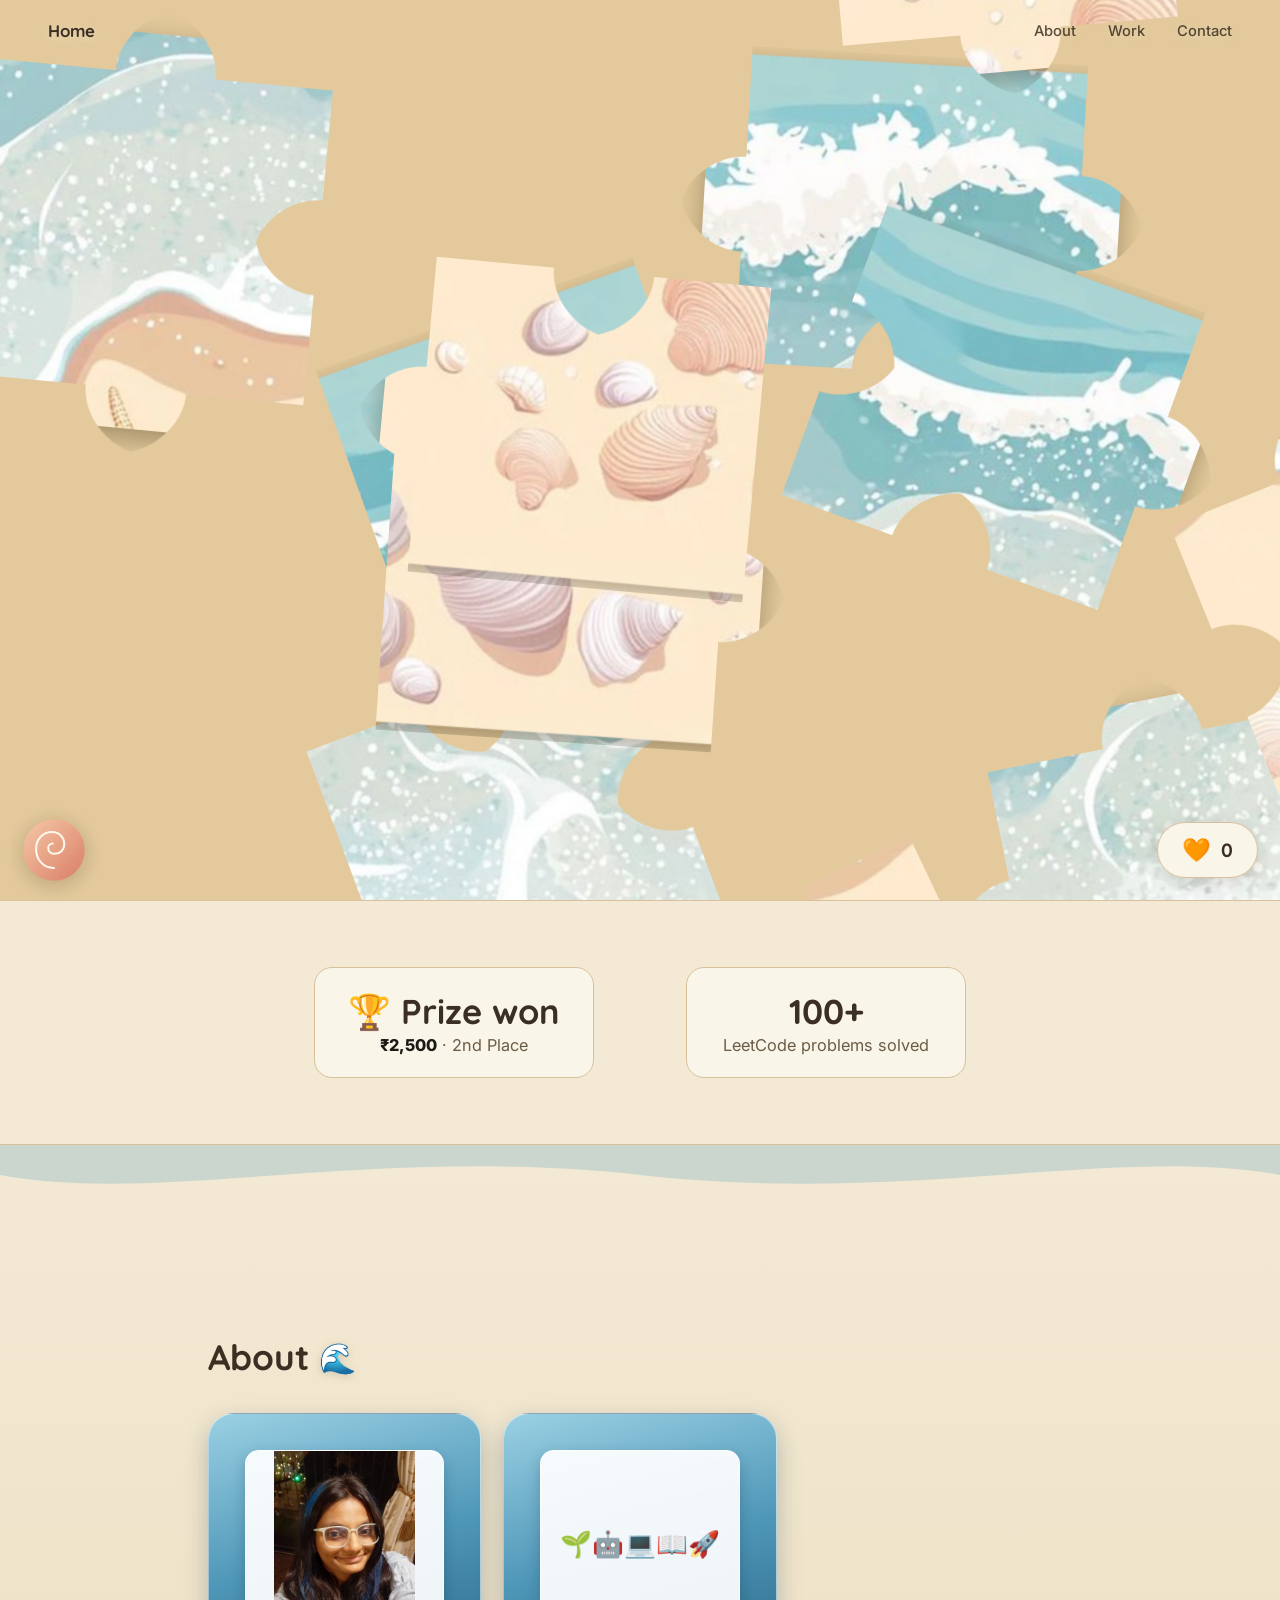
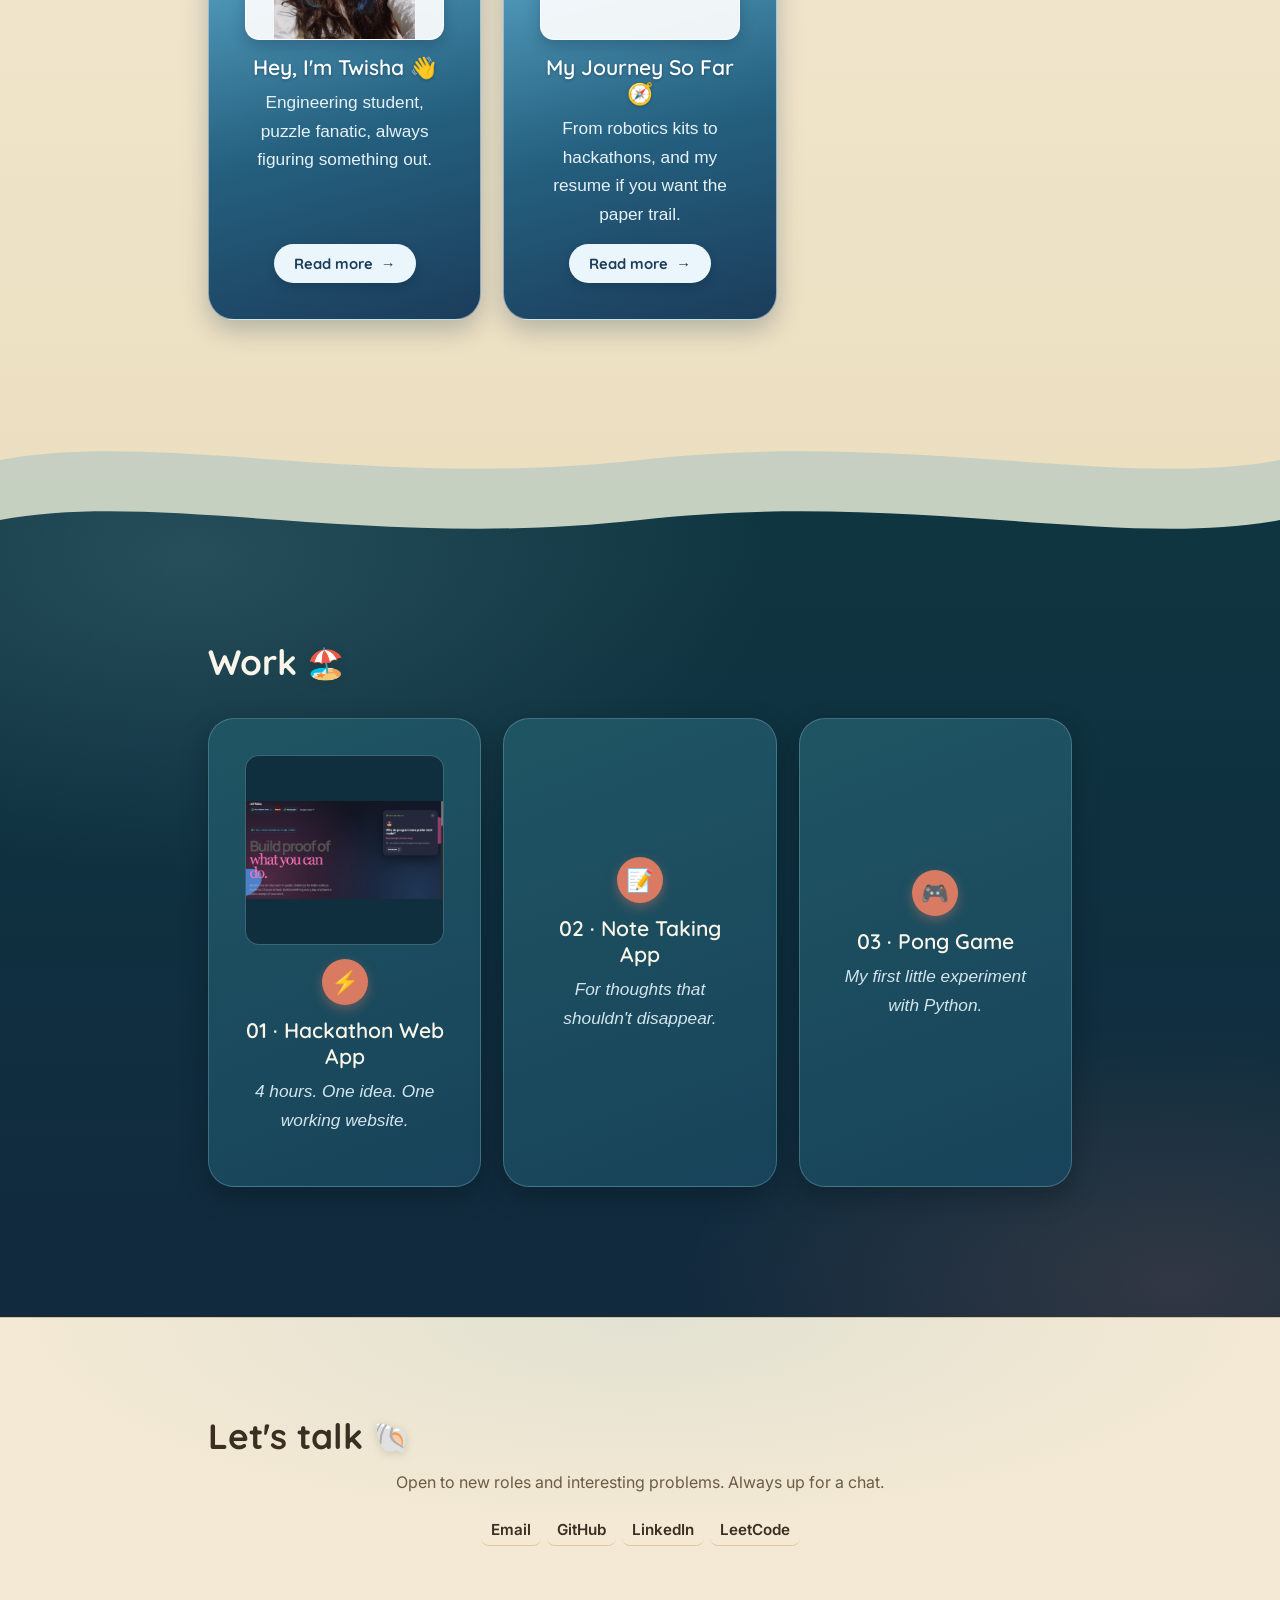
==== url/twisha-portfolio-updated-v14 (1)/index.html @ 294c54f4 "Add updated portfolio source" ====
<!DOCTYPE html>
<html lang="en">
<head>
<meta charset="UTF-8">
<meta name="viewport" content="width=device-width, initial-scale=1.0">
<title>Twisha Mehta — Software Engineer</title>
<link rel="preconnect" href="https://fonts.googleapis.com">
<link rel="preconnect" href="https://fonts.gstatic.com" crossorigin>
<link href="https://fonts.googleapis.com/css2?family=Quicksand:wght@500;600;700&family=Inter:wght@400;500;600&display=swap" rel="stylesheet">
<link rel="stylesheet" href="css/style.css">
</head>
<body>

<div id="top"></div>
<header class="nav" id="siteNav">
  <a class="name" href="#top">Home</a>
  <nav>
    <a href="#about">About</a>
    <a href="#work">Work</a>
    <a href="#contact">Contact</a>
  </nav>
</header>

<div id="stage">
  <div class="hero-copy" id="heroCopy">
    <p class="greeting">Hey there, I'm Twisha.</p>
    <p class="role">I'm an engineer. I like taking things apart to understand how they fit back together, this page included.</p>
    <a class="cta" href="#about">Keep scrolling ↓</a>
  </div>
</div>

<main>
  <section class="stats">
    <div class="wrap">
      <div class="stat">
        <button class="open-page stat-box" type="button" data-template="tmpl-prize" data-title="Press Files — 2nd Place">
          <div class="num">🏆 Prize won</div>
          <div class="label"><strong class="amount-black">₹2,500</strong> · 2nd Place</div>
        </button>
      </div>
      <div class="stat">
        <a class="stat-box" href="https://leetcode.com/u/Ctrl_Alt_Twisha/" target="_blank" rel="noopener">
          <div class="num">100+</div>
          <div class="label">LeetCode problems solved</div>
        </a>
      </div>
    </div>
  </section>

  <section id="about">
    <div class="wave-top" aria-hidden="true">
      <svg viewBox="0 0 1200 60" preserveAspectRatio="none"><path d="M0,30 C150,60 350,0 600,30 C850,60 1050,0 1200,30 L1200,0 L0,0 Z"></path></svg>
    </div>
    <div class="wrap">
      <h2>About <span class="h2-deco">🌊</span></h2>
      <div class="cards">
        <button class="card open-page" type="button" data-template="tmpl-about" data-title="Hey, I'm Twisha 👋">
          <img class="card-thumb" src="assets/about-photo.jpg" alt="" aria-hidden="true">
          <h3>Hey, I'm Twisha 👋</h3>
          <p>Engineering student, puzzle fanatic, always figuring something out.</p>
          <span class="card-cta">Read more <span class="arrow">→</span></span>
        </button>
        <button class="card open-page" type="button" data-template="tmpl-journey" data-title="My Journey So Far 🧭">
          <div class="card-thumb card-thumb-emoji" aria-hidden="true"><span>🌱</span><span>🤖</span><span>💻</span><span>📖</span><span>🚀</span></div>
          <h3>My Journey So Far 🧭</h3>
          <p>From robotics kits to hackathons, and my resume if you want the paper trail.</p>
          <span class="card-cta">Read more <span class="arrow">→</span></span>
        </button>
      </div>
    </div>
    <div class="wave-bottom" aria-hidden="true">
      <svg viewBox="0 0 1200 60" preserveAspectRatio="none"><path d="M0,30 C150,0 350,60 600,30 C850,0 1050,60 1200,30 L1200,60 L0,60 Z"></path></svg>
    </div>
  </section>

  <section id="work">
    <div class="wrap">
      <h2>Work <span class="h2-deco">🏖️</span></h2>
      <div class="cards">
        <button class="card project-card open-page" type="button" data-template="tmpl-project1" data-title="01 · Hackathon Web App">
          <img class="card-thumb" src="assets/work1-top.png" alt="" aria-hidden="true">
          <span class="card-icon">⚡</span>
          <h3>01 · Hackathon Web App</h3>
          <p><em>4 hours. One idea. One working website.</em></p>
        </button>
        <button class="card project-card open-page" type="button" data-template="tmpl-project2" data-title="02 · Note Taking App">
          <span class="card-icon">📝</span>
          <h3>02 · Note Taking App</h3>
          <p><em>For thoughts that shouldn't disappear.</em></p>
        </button>
        <button class="card project-card open-page" type="button" data-template="tmpl-project3" data-title="03 · Pong Game">
          <span class="card-icon">🎮</span>
          <h3>03 · Pong Game</h3>
          <p><em>My first little experiment with Python.</em></p>
        </button>
      </div>
    </div>
  </section>

  <footer id="contact">
    <div class="wrap">
      <h2>Let's talk <span class="h2-deco">🐚</span></h2>
      <p>Open to new roles and interesting problems. Always up for a chat.</p>
      <div class="links">
        <span class="email-wrap">
          <a href="mailto:twishawork234@gmail.com" class="copy-email openable" id="emailLink" data-modal-title="Say hi" data-modal-body="Open to new roles and interesting problems, always up for a chat. Click below to email me, or the address is copied to your clipboard too." data-modal-email="true">Email</a>
          <span class="copy-flag" id="copyFlag">Copied!</span>
        </span>
        <a href="https://github.com/Ctrl-Alt-Twisha" target="_blank" rel="noopener">GitHub</a>
        <a href="https://www.linkedin.com/in/twisha-t-mehta/" target="_blank" rel="noopener">LinkedIn</a>
        <a href="https://leetcode.com/u/Ctrl_Alt_Twisha/" target="_blank" rel="noopener">LeetCode</a>
      </div>
    </div>
  </footer>
</main>

<!-- Full "page" opened by any .openable card, Email, or About -->
<div class="modal-overlay" id="modalOverlay">
  <div class="modal">
    <button class="modal-back" id="modalClose" type="button">← Back</button>
    <h3 id="modalTitle"></h3>
    <div id="modalBody"></div>
    <a class="modal-email" id="modalEmailLink" href="mailto:twishawork234@gmail.com" style="display:none;">twishawork234@gmail.com →</a>
  </div>
</div>

<!-- Real About content, kept out of the flow until opened -->
<template id="tmpl-about">
  <div class="photo-frame about-photo-frame">
    <span class="photo-tape" aria-hidden="true"></span>
    <img src="assets/about-photo.jpg" alt="Twisha smiling, wearing glasses" class="prize-photo">
  </div>
  <p class="modal-tag">🌊 Engineering student · Puzzle fanatic</p>
  <p>I'm an engineering student who loves <strong>AI</strong>, <strong>coding</strong>, and <strong>designing</strong>, and solving problems that make me think differently.</p>
  <p>Right now, I'm exploring <em>UI/UX</em> and <em>web development</em>, learning how to turn ideas into webpages that aren't just functional, but actually feel good to use. I love experimenting with different ideas, designs, and technologies. If there's something new to try, I'm probably going to try it.</p>
  <p>I'm also the kind of person who enjoys a challenge. My friends would describe me as <strong><em>empathetic</em></strong>, <strong><em>fearless</em></strong>, and a <strong><em>challenge taker</em></strong>. When something gets difficult, my first thought is usually, "Okay, how do I solve this?" I like figuring things out, researching, trying again, and not giving up until I understand what went wrong.</p>
  <p>When I'm away from my screen, you'll probably find me with a puzzle or a book. I'm a huge <em>puzzle fanatic</em>, I love the feeling of connecting little pieces until everything finally clicks. Reading is another thing I genuinely love, and getting lost in a good book is one of my favourite ways to spend time.</p>
  <p>I'm still exploring where technology will take me, but for now, I'm enjoying the journey of learning, designing, experimenting, solving, and building things along the way.</p>
  <p class="signoff"><strong><em>"Life is a conundrum of esoterica."</em></strong><br><span class="signoff-author">— Christian Stovitz</span></p>
  <div class="modal-tail" aria-hidden="true">
    <div class="tail-wave">
      <svg viewBox="0 0 1200 60" preserveAspectRatio="none"><path d="M0,30 C150,60 350,0 600,30 C850,60 1050,0 1200,30 L1200,60 L0,60 Z"></path></svg>
    </div>
    <span class="tail-shell">🐚</span>
  </div>
</template>

<template id="tmpl-journey">
  <p class="modal-tag">🧭 From robotics kits to hackathons</p>
  <div class="journey-timeline">
    <div class="journey-item">
      <span class="journey-icon">🌱</span>
      <div>
        <h3>Where It Started</h3>
        <div class="photo-frame journey-photo-frame">
          <span class="photo-tape" aria-hidden="true"></span>
          <img src="assets/school-photo.jpg" alt="Savitridevi Hariram Agarwal International School building" class="prize-photo">
          <span class="journey-photo-caption">The school where it all started</span>
        </div>
        <p>Before engineering, I was a fairly studious kid who loved having something new to learn. I was <strong>Head Girl</strong> at school, enjoyed writing, and spent a lot of my free time reading. I was also drawn to <strong>robotics</strong> from an early age, which became one of my first experiences with building things.</p>
      </div>
    </div>
    <div class="journey-item">
      <span class="journey-icon">🤖</span>
      <div>
        <h3>Learning by Building</h3>
        <p>I started learning robotics around 6th or 7th grade and spent the next few years building different projects. I made a <strong>basketball counter</strong> that counted successful shots, experimented with <strong>line following robots</strong>, and built a small <strong>ATM style door</strong> that could be unlocked by entering the correct code.</p>
        <p>Those projects introduced me to something that has stayed with me ever since: <strong>the satisfaction of turning an idea into something that actually works.</strong></p>
      </div>
    </div>
    <div class="journey-item">
      <span class="journey-icon">💻</span>
      <div>
        <h3>Exploring Technology</h3>
        <p>That curiosity eventually led me to <strong>Computer Engineering and cybersecurity</strong> at DJSCE. College has given me the opportunity to explore programming, web development, competitions, hackathons, and projects that constantly push me beyond what I already know.</p>
        <p>Everything I build pushes me outside my comfort zone. Maybe that's why I love it. There is always <strong>something new to figure out</strong>, something that doesn't work the first time, or a skill I haven't learned yet.</p>
      </div>
    </div>
    <div class="journey-item">
      <span class="journey-icon">📖</span>
      <div>
        <h3>Beyond Technology</h3>
        <p>Technology is only one part of what interests me. I've always loved <strong>writing and reading</strong>, and I'm almost never too far away from a book. I also enjoy experiences that let me <strong>work with people</strong>, take on unfamiliar challenges, and explore interests outside my usual space.</p>
      </div>
    </div>
    <div class="journey-item">
      <span class="journey-icon">🚀</span>
      <div>
        <h3>Looking Ahead</h3>
        <p>Two years from now, I hope this section feels a little outdated. I want to <strong>keep learning</strong>, build things that genuinely excite me, explore areas I haven't discovered yet, and become a more confident version of myself along the way.</p>
        <p>I'm not trying to have everything figured out. I'm trying to <strong>keep growing</strong> into someone I haven't been before.</p>
      </div>
    </div>
  </div>
  <p class="signoff"><strong><em>"The world is full of obvious things which nobody by any chance ever observes."</em></strong><br><span class="signoff-author">— Arthur Conan Doyle</span></p>
  <div class="resume-actions">
    <a class="resume-btn" href="assets/Twisha-Mehta-Resume.pdf" target="_blank" rel="noopener">View Resume</a>
    <a class="resume-btn" href="assets/Twisha-Mehta-Resume.pdf" download="Twisha-Mehta-Resume.pdf">Download Resume</a>
  </div>
  <div class="modal-tail" aria-hidden="true">
    <div class="tail-wave">
      <svg viewBox="0 0 1200 60" preserveAspectRatio="none"><path d="M0,30 C150,60 350,0 600,30 C850,60 1050,0 1200,30 L1200,60 L0,60 Z"></path></svg>
    </div>
    <span class="tail-shell">🐚</span>
  </div>
</template>

<!-- Project pages -->
<template id="tmpl-project1">
  <div class="photo-frame">
    <span class="photo-tape" aria-hidden="true"></span>
    <img src="assets/work1-top.png" alt="ABTalks landing page with a daily code check-in joke popup" class="prize-photo">
  </div>
  <div class="photo-frame">
    <span class="photo-tape" aria-hidden="true"></span>
    <img src="assets/work1-bottom.png" alt="ABTalks builder profile page for Twisha Mehta showing streak, progress, and standing" class="prize-photo">
  </div>
  <p class="tagline"><em>4 hours. One idea. One working website.</em></p>
  <p class="modal-tag">⚡ Hackathon Build · 4 Hours</p>
  <p>What started as a <strong>fast-paced hackathon challenge</strong> turned into a fully functional web application built in just <strong>4 hours</strong> with the help of AI. I took the concept from a blank page to a live, deployed site, making real-time design decisions, troubleshooting, and refining as I went.</p>
  <p>The goal was to create a <strong>student-centric builder profile for AB Talks</strong> that tracks consistency and daily momentum. The resulting platform highlights <strong>active streak counts and total days worked</strong>, turning daily discipline into a visual showcase of progress.</p>
  <p>I really enjoyed the speed of the challenge. With no time to overthink, it was all about <strong>rapid execution</strong>: building, testing, changing, and keeping the momentum going from start to finish.</p>
  <div class="built-with">
    <span class="built-label">Built with</span>
    <div class="skills"><span>Web Development</span><span>AI</span><span>Deployment</span></div>
  </div>
  <p class="project-badge">⚡ 4-hour build</p>
  <a class="project-live-link" href="https://abtalks-redesign-i93wy2sfe-purple-minion.vercel.app" target="_blank" rel="noopener">View the live project →</a>
  <div class="modal-tail" aria-hidden="true">
    <div class="tail-wave">
      <svg viewBox="0 0 1200 60" preserveAspectRatio="none"><path d="M0,30 C150,60 350,0 600,30 C850,60 1050,0 1200,30 L1200,60 L0,60 Z"></path></svg>
    </div>
    <span class="tail-shell">🐚</span>
  </div>
</template>
<template id="tmpl-project2">
  <p class="tagline"><em>For thoughts that shouldn't disappear.</em></p>
  <p class="modal-tag">📝 Personal Project · Note Taking App</p>
  <p>A simple note taking web app I built to make saving quick thoughts easy. It lets you add, edit, and delete notes, with everything stored locally so your notes stay even after you leave the page.</p>
  <p>This was one of my projects where I got to play around with HTML, CSS, JavaScript, and interface design, while keeping the experience simple and useful.</p>
  <div class="built-with">
    <span class="built-label">Built with</span>
    <div class="skills"><span>HTML</span><span>CSS</span><span>JavaScript</span><span>Local Storage</span></div>
  </div>
  <p class="project-badge">📝 simple idea, useful little app</p>
  <a class="project-live-link" href="https://ctrl-alt-twisha.github.io/Note-Taking-App/" target="_blank" rel="noopener">View live project →</a>
  <div class="modal-tail" aria-hidden="true">
    <div class="tail-wave">
      <svg viewBox="0 0 1200 60" preserveAspectRatio="none"><path d="M0,30 C150,60 350,0 600,30 C850,60 1050,0 1200,30 L1200,60 L0,60 Z"></path></svg>
    </div>
    <span class="tail-shell">🐚</span>
  </div>
</template>
<template id="tmpl-project3">
  <p class="tagline"><em>My first little experiment with Python.</em></p>
  <p class="modal-tag">🎮 First Experiment · Python</p>
  <p>Pong was one of those projects that felt like the perfect place to start experimenting. It's a simple game, but building it myself meant figuring out movement, collision detection, controls, and scoring, and watching the pieces come together.</p>
  <p>It was an easy first project, but it made programming feel a lot more interactive. Sometimes you just need to build something small to get started.</p>
  <div class="built-with">
    <span class="built-label">Built with</span>
    <div class="skills"><span>Python</span><span>Game Logic</span><span>Collision Detection</span></div>
  </div>
  <p class="project-badge">🎮 first experiment, many more to come</p>
  <a class="project-live-link" href="https://github.com/Ctrl-Alt-Twisha/Ping-Pong-Game" target="_blank" rel="noopener">View on GitHub →</a>
  <div class="modal-tail" aria-hidden="true">
    <div class="tail-wave">
      <svg viewBox="0 0 1200 60" preserveAspectRatio="none"><path d="M0,30 C150,60 350,0 600,30 C850,60 1050,0 1200,30 L1200,60 L0,60 Z"></path></svg>
    </div>
    <span class="tail-shell">🐚</span>
  </div>
</template>

<template id="tmpl-prize">
  <div class="photo-frame">
    <span class="photo-tape" aria-hidden="true"></span>
    <img src="assets/press-files.jpg" alt="Twisha and a fellow teammate holding their certificates and trophy at Invictus 2.0" class="prize-photo">
  </div>
  <p class="modal-tag">🥈 2nd Place · Press Files · Team of 2</p>
  <p>A fellow teammate and I participated in <strong>Press Files</strong>, a journalism and investigation challenge focused on observation, problem solving, and deduction. We entered with limited knowledge of what to expect, knowing only that the competition would involve uncovering and connecting clues.</p>
  <p>The challenge required us to work through puzzles, riddles, and emoji based clues under time pressure. With only the <strong>top 12 teams</strong> progressing, we initially did not expect to advance, making it a particularly rewarding moment when we <strong>qualified for the next stage</strong>.</p>
  <p>Throughout the competition, we relied on collaborative problem solving, careful observation, and constant discussion to work through the clues. We ultimately secured <strong>2nd Place</strong> and received a prize of <strong class="amount-black">₹2,500</strong>.</p>
  <p>It was a <strong>valuable experience</strong> in working under pressure, approaching unfamiliar problems, and combining different perspectives to arrive at a solution. I was especially glad to share the experience with my teammate, who made the competition even more memorable.</p>
  <div class="built-with">
    <span class="built-label">Highlights</span>
    <div class="skills"><span>🥈 2nd Place</span><span>👥 Team of 2</span><span>📰 Journalism &amp; Investigation</span></div>
  </div>
  <p class="project-badge">🥈 With a fellow teammate — investigation, problem solving, and teamwork.</p>
  <div class="photo-frame">
    <span class="photo-tape" aria-hidden="true"></span>
    <img src="assets/prize-trophy.png" alt="DJSCE eXpress Invictus 2.0, 2nd Place trophy" class="prize-photo">
  </div>
  <div class="modal-tail" aria-hidden="true">
    <div class="tail-wave">
      <svg viewBox="0 0 1200 60" preserveAspectRatio="none"><path d="M0,30 C150,60 350,0 600,30 C850,60 1050,0 1200,30 L1200,60 L0,60 Z"></path></svg>
    </div>
    <span class="tail-shell">🐚</span>
  </div>
</template>

<!-- Likes counter -->
<button class="likes" id="likesBtn" type="button" aria-label="Like this page">
  <span class="likes-heart">🧡</span>
  <span class="likes-count" id="likesCount">0</span>
</button>

<!-- Decorative beach touch: circular seashell badge — click it for a fun fact -->
<button class="shell-deco" id="shellBtn" type="button" aria-label="Click the shell for a fun fact">
  <svg viewBox="0 0 100 100" xmlns="http://www.w3.org/2000/svg" aria-hidden="true">
    <circle cx="50" cy="50" r="48" fill="url(#shellGrad)"/>
    <path d="M50 78 C33 78 22 65 22 48 C22 33 33 22 47 22 C58 22 66 30 66 41 C66 50 59 56 51 56 C45 56 41 52 41 47 C41 43 44 40 48 40" fill="none" stroke="#fffaf0" stroke-width="3.2" stroke-linecap="round"/>
    <defs>
      <linearGradient id="shellGrad" x1="0" y1="0" x2="1" y2="1">
        <stop offset="0%" stop-color="#f6c9a8"/>
        <stop offset="100%" stop-color="#d97a63"/>
      </linearGradient>
    </defs>
  </svg>
</button>
<span class="shell-tooltip" aria-hidden="true">Fun fact →</span>

<script src="js/puzzle.js?v=20260919-1"></script>
<script src="js/nav.js?v=20260919-1"></script>
<script src="js/interactions.js?v=20260919-1"></script>
</body>
</html>
---- url/twisha-portfolio-updated-v14 (1)/css/style.css ----
:root{
  color-scheme: light;
  --sea:#7fb3c4;
  --sea-deep:#4f92a8;
  --sand:#f3e9d4;
  --sand-deep:#e3c99b;
  --sand-line:#d8c19a;
  --ink:#3a2f22;
  --ink-soft:#6b5c46;
  --coral:#d97a63;
  --paper:#faf5e9;
}
/* Keep the beach palette even if a viewer's OS/browser is set to dark mode —
   this page is designed as one light, sunny theme and should never flip to
   a mismatched dark scheme that leaves text unreadable. */
@media (prefers-color-scheme: dark){
  :root:not([data-theme="light"]){
    --sea:#7fb3c4; --sea-deep:#4f92a8; --sand:#f3e9d4; --sand-deep:#e3c99b;
    --sand-line:#d8c19a; --ink:#3a2f22; --ink-soft:#6b5c46; --coral:#d97a63; --paper:#faf5e9;
  }
}
:root[data-theme="dark"]{
  --sea:#7fb3c4; --sea-deep:#4f92a8; --sand:#f3e9d4; --sand-deep:#e3c99b;
  --sand-line:#d8c19a; --ink:#3a2f22; --ink-soft:#6b5c46; --coral:#d97a63; --paper:#faf5e9;
}
*{ box-sizing:border-box; }
html{ scroll-behavior:smooth; }
html,body{
  margin:0; padding:0; width:100%;
  background:var(--sand);
  font-family:'Inter',sans-serif;
  color:var(--ink);
}
img{ max-width:100%; display:block; }

/* ---------- Nav ---------- */
header.nav{
  position:fixed;
  top:0; left:0; right:0;
  z-index:50;
  display:flex;
  align-items:center;
  justify-content:space-between;
  padding:20px clamp(20px, 5vw, 48px);
  background:rgba(250,245,233,0.0);
  transition:background 0.4s ease, box-shadow 0.4s ease;
}
header.nav.scrolled,
header.nav.solid{
  background:rgba(250,245,233,0.9);
  backdrop-filter:blur(8px);
  box-shadow:0 1px 0 var(--sand-line);
}
header.nav .name{
  font-family:'Quicksand',sans-serif;
  font-weight:700;
  font-size:1.05rem;
  color:var(--ink);
  text-decoration:none;
  text-shadow:0 2px 10px rgba(250,245,233,0.45);
  padding:6px 10px;
  margin:-6px -10px;
  border-radius:999px;
  transition:background 0.2s ease, opacity 0.2s ease;
}
header.nav .name:hover,
header.nav .name:focus-visible{
  background:rgba(127,179,196,0.22);
}
header.nav nav{
  display:flex;
  gap:clamp(16px, 3vw, 32px);
}
header.nav nav a{
  font-family:'Inter',sans-serif;
  font-weight:500;
  font-size:0.92rem;
  color:var(--ink);
  text-decoration:none;
  opacity:0.85;
  text-shadow:0 2px 10px rgba(250,245,233,0.45);
  transition:opacity 0.2s ease, background 0.2s ease;
  padding:6px 12px;
  margin:-6px -12px;
  border-radius:999px;
}
header.nav nav a:hover,
header.nav nav a:focus-visible{ opacity:1; background:rgba(127,179,196,0.22); }
header.nav nav a.active{ opacity:1; border-bottom:2px solid var(--ink); padding-bottom:2px; }
header.nav nav button.nav-link{
  font-family:'Inter',sans-serif;
  font-weight:500;
  font-size:0.92rem;
  color:var(--ink);
  background:none;
  border:none;
  cursor:pointer;
  opacity:0.85;
  text-shadow:0 2px 10px rgba(250,245,233,0.45);
  transition:opacity 0.2s ease, background 0.2s ease;
  padding:6px 12px;
  margin:-6px -12px;
  border-radius:999px;
}
header.nav nav button.nav-link:hover,
header.nav nav button.nav-link:focus-visible{ opacity:1; background:rgba(127,179,196,0.22); }

/* ---------- Puzzle hero ---------- */
#stage{
  position:relative;
  width:100%;
  height:100svh;
  overflow:hidden;
  background:var(--sand-deep);
}
.piece{
  position:absolute;
  background-repeat:no-repeat;
  will-change:transform;
  filter:drop-shadow(0 10px 14px rgba(40,28,10,0.35));
  transition:
    transform 1.15s cubic-bezier(.32,1.15,.4,1),
    filter 1s ease;
}
#stage.assembled .piece{
  transform:translate(0,0) rotate(0deg) !important;
  filter:drop-shadow(0 0 0 rgba(0,0,0,0));
}
.hero-copy{
  position:absolute;
  inset:0;
  /* Higher than every .piece (they go up to ~11) so the assembled puzzle
     tiles don't paint over the greeting — but still LOWER than the modal
     overlay (40), so opening any page (About, a project, the shell joke)
     while still on the hero correctly hides this text instead of leaving
     it floating on top of the overlay. */
  z-index:20;
  display:flex;
  flex-direction:column;
  align-items:center;
  justify-content:center;
  text-align:center;
  pointer-events:none;
  opacity:0;
  transform:translateY(14px);
  transition:opacity 1.1s ease, transform 1.1s ease;
  padding:0 24px;
}
.hero-copy.show{ opacity:1; transform:translateY(0); }
.hero-copy .greeting{
  font-family:'Quicksand',sans-serif;
  font-weight:700;
  font-size:clamp(2.1rem, 6vw, 4.2rem);
  color:var(--ink);
  margin:0 0 10px 0;
  text-shadow:0 2px 22px rgba(250,245,233,0.65), 0 2px 6px rgba(250,245,233,0.6);
}
.hero-copy .role{
  font-family:'Inter',sans-serif;
  font-weight:500;
  font-size:clamp(1rem, 2.4vw, 1.35rem);
  color:var(--ink-soft);
  margin:0 0 26px 0;
  max-width:40ch;
  text-shadow:0 2px 18px rgba(250,245,233,0.6);
}
.hero-copy .cta{
  /* This is the one clickable thing in .hero-copy — the box around it stays
     pointer-events:none (it overlaps the fixed nav) so only the button
     itself, not the invisible space around the text, can catch a click. */
  pointer-events:auto;
  font-family:'Inter',sans-serif;
  font-weight:600;
  font-size:0.98rem;
  color:var(--ink);
  text-decoration:none;
  background:rgba(250,245,233,0.72);
  padding:12px 22px;
  border-radius:999px;
  border:1px solid rgba(58,47,34,0.18);
  backdrop-filter:blur(4px);
  transition:transform 0.2s ease, background 0.2s ease;
}
.hero-copy .cta:hover{ transform:translateY(-2px); background:rgba(250,245,233,0.92); }

/* ---------- Sections below the fold ---------- */
main{ background:var(--sand); }
.wrap{
  max-width:960px;
  margin:0 auto;
  padding:0 clamp(20px, 5vw, 48px);
}

.page-hero{
  padding:150px 0 40px 0;
}
.page-hero h1{
  font-family:'Quicksand',sans-serif;
  font-weight:700;
  font-size:clamp(2rem, 5vw, 3rem);
  margin:0 0 10px 0;
}
.page-hero p.lede{
  font-size:1.1rem;
  color:var(--ink-soft);
  max-width:60ch;
  line-height:1.6;
}

.stats{
  padding:56px 0;
  border-bottom:1px solid var(--sand-line);
  border-top:1px solid var(--sand-line);
}
.stats .wrap{
  display:flex;
  flex-wrap:wrap;
  gap:28px 48px;
  justify-content:center;
}
.stat{
  text-align:center;
  padding:10px 22px;
  border-radius:16px;
  transition:background 0.2s ease, box-shadow 0.2s ease, transform 0.2s ease;
}
.stat:hover{
  background:transparent;
  box-shadow:none;
  transform:none;
}
.stat a{ text-decoration:none; color:inherit; display:block; }
.stat button.open-page{
  display:block;
  width:100%;
  background:none;
  border:none;
  appearance:none;
  -webkit-appearance:none;
  padding:0;
  margin:0;
  font-family:inherit;
  color:inherit;
  cursor:pointer;
  text-align:inherit;
}
.stat button.open-page:focus-visible{
  outline:2px solid var(--sea-deep);
  outline-offset:6px;
  border-radius:8px;
}
.stat .num{
  font-family:'Quicksand',sans-serif;
  font-weight:700;
  font-size:1.7rem;
  color:var(--ink);
  display:inline-flex;
  align-items:center;
  gap:6px;
  text-decoration:none;
}
.stat .label{
  font-size:0.88rem;
  color:var(--ink-soft);
  margin-top:2px;
}
/* Prize / LeetCode "boxes" — a visible card so it reads as clickable,
   with a warm hover glow instead of the old underline-on-hover. Bigger
   size is desktop-only (see media query below); phones keep this base size. */
.stat-box{
  display:flex !important;
  flex-direction:column;
  align-items:center;
  justify-content:center;
  width:210px !important;
  border-radius:18px !important;
  border:1px solid var(--sand-line) !important;
  background:var(--paper) !important;
  padding:14px 22px !important;
  text-decoration:none !important;
  transition:box-shadow 0.25s ease, border-color 0.25s ease, transform 0.2s ease;
}
.stat-box:hover, .stat-box:focus-visible{
  border-color:var(--coral);
  box-shadow:0 0 0 1px rgba(217,122,99,0.35), 0 12px 26px rgba(217,122,99,0.25);
  transform:translateY(-3px);
}
.stat-box:active{ transform:translateY(-1px); }
.stat-box .num, .stat-box .label{ text-decoration:none !important; }
.amount-black{
  color:#1c1a17;
  font-weight:800;
}
@media (min-width:861px){
  .stat-box{ width:280px !important; padding:22px 36px !important; }
  .stat-box .num{ font-size:2.15rem; white-space:nowrap; }
  .stat-box .label{ font-size:1.02rem; }
}

section{ padding:88px 0; scroll-margin-top:34px; }
/* Extra breathing room right after the puzzle, and again before Work,
   so About doesn't feel like it starts the instant you stop scrolling. */
#about{
  position:relative;
  padding:190px 0 170px 0;
  background:linear-gradient(180deg, var(--sand) 0%, #ecdfc0 100%);
  overflow:hidden;
}
/* A bit more room to scroll through, and a small gap so jumping here
   from the nav doesn't land flush against the header. */
#work{
  position:relative;
  padding:150px 0 130px 0;
  scroll-margin-top:44px;
  /* Deep lagoon teal instead of flat navy: still dark, but with a soft
     sea-glow up top and a faint sunset-coral glow low down so it feels
     warm and inviting rather than heavy. */
  background:
    radial-gradient(ellipse 65% 55% at 15% 8%, rgba(127,179,196,0.20), transparent 70%),
    radial-gradient(ellipse 55% 45% at 92% 96%, rgba(217,122,99,0.16), transparent 70%),
    linear-gradient(180deg, #0f3640 0%, #0f2f3f 55%, #122a3d 100%);
}
/* Shoreline: the sandy-grey wave at the bottom of About flows into the
   dark water here, so there's no hard cut between the two sections. */
#work::before{
  content:'';
  position:absolute; top:0; left:0; right:0; height:60px;
  background:url("data:image/svg+xml,%3Csvg xmlns='http://www.w3.org/2000/svg' viewBox='0 0 1200 60' preserveAspectRatio='none'%3E%3Cpath fill='%23c6d0c1' d='M0,0 L1200,0 L1200,30 C1050,60 850,0 600,30 C350,60 150,0 0,30 Z'/%3E%3C/svg%3E") center top / 100% 100% no-repeat;
  pointer-events:none;
}
#work h2{ color:var(--paper); }
#work .card{
  background:linear-gradient(160deg, #1f5563 0%, #18435a 100%);
  border:1px solid rgba(127,179,196,0.38);
  box-shadow:0 10px 26px rgba(4,16,24,0.35);
}
#work .card h3{ color:var(--paper); }
#work .card p, #work .card p em{ color:#d3e5ec !important; }
#work .card-thumb{ background:#0f2f3f; border-color:rgba(127,179,196,0.4); }
#work .card-icon{ background:var(--coral); color:#fff; box-shadow:0 4px 12px rgba(217,122,99,0.4); }
#work .card.open-page:hover,
#work .card.open-page:focus-visible{
  background:linear-gradient(160deg, #26697a 0%, #1d5470 100%);
  border-color:#f0a08a;
  box-shadow:0 0 0 1px rgba(240,160,138,0.55), 0 16px 34px rgba(217,122,99,0.30);
  transform:translateY(-4px);
  outline:none;
}
#work .project-card:hover .card-icon{ background:#f0a08a; }
#work .card a{ color:var(--paper); border-bottom-color:var(--sea); }

/* ---------- About cards: light blue → deep blue so they read as buttons ---------- */
#about .card.open-page{
  display:flex;
  flex-direction:column;
  align-items:stretch;
  background:linear-gradient(165deg, #9ad0e3 0%, #4f97b8 30%, #25607f 62%, #1b3d5b 100%);
  border:1px solid rgba(255,255,255,0.5);
  box-shadow:0 10px 24px rgba(29,58,84,0.28);
}
#about .card h3{ color:#fff; text-shadow:0 1px 3px rgba(10,30,50,0.35); }
#about .card p, #about .card p em{ color:#e6f2f7 !important; }
#about .card-thumb{
  background:rgba(255,255,255,0.92);
  border-color:rgba(255,255,255,0.75);
  box-shadow:0 6px 14px rgba(15,40,60,0.25);
}
/* Emoji strip standing in for a photo on the Journey card (mirrors the
   five chapters inside it) so both cards have the same shape. */
.card-thumb-emoji{
  display:flex;
  align-items:center;
  justify-content:center;
  flex-wrap:wrap;
  align-content:center;
  gap:8px 8px;
  font-size:1.6rem;
  line-height:1;
}
/* The "Read more" pill — an actual button-looking thing at the bottom of each card */
.card-cta{
  margin-top:auto;
  align-self:center;
  display:inline-flex;
  align-items:center;
  gap:8px;
  font-family:'Quicksand',sans-serif;
  font-weight:700;
  font-size:0.92rem;
  color:#1b3d5b;
  background:#eaf6fb;
  padding:10px 20px;
  border-radius:999px;
  box-shadow:0 4px 10px rgba(10,30,50,0.25);
  transition:background 0.2s ease, transform 0.2s ease;
}
.card-cta .arrow{ display:inline-block; transition:transform 0.2s ease; }
#about .card.open-page:hover,
#about .card.open-page:focus-visible{
  border-color:#dff2fa;
  box-shadow:0 0 0 3px rgba(154,208,227,0.6), 0 18px 38px rgba(29,58,84,0.42);
  transform:translateY(-4px);
  filter:brightness(1.07);
  outline:none;
}
#about .card.open-page:hover .card-cta,
#about .card.open-page:focus-visible .card-cta{ background:#fff; }
#about .card.open-page:hover .arrow,
#about .card.open-page:focus-visible .arrow{ transform:translateX(5px); }

/* ---------- Journey So Far (modal opened from an About card) ---------- */
.modal .journey-timeline{
  display:flex;
  flex-direction:column;
  gap:16px;
  margin:0 0 28px 0;
}
.modal .journey-item{
  display:flex;
  gap:14px;
  align-items:flex-start;
}
.modal .journey-item > div{ overflow:auto; }
.modal .journey-icon{
  flex:0 0 auto;
  display:inline-flex;
  align-items:center;
  justify-content:center;
  width:38px; height:38px;
  border-radius:50%;
  background:var(--sand-deep);
  font-size:1.1rem;
  margin-top:2px;
}
.modal .journey-item h3{
  font-family:'Quicksand',sans-serif;
  font-weight:600;
  font-size:1rem;
  margin:0 0 4px 0;
  color:var(--ink);
}
.modal .journey-item p{
  font-size:0.92rem;
  line-height:1.55;
  color:var(--ink-soft);
  margin:0 0 8px 0;
  max-width:56ch;
}
.modal .journey-item p:last-child{ margin-bottom:0; }
.resume-btn{
  display:inline-flex;
  align-items:center;
  gap:8px;
  font-family:'Quicksand',sans-serif;
  font-weight:600;
  font-size:0.9rem;
  color:var(--ink);
  background:var(--sand-deep);
  border:1px solid var(--sand-line);
  border-radius:999px;
  padding:11px 22px;
  text-decoration:none;
  transition:background 0.2s ease, transform 0.2s ease;
}
.resume-btn:hover{
  background:var(--sea);
  color:var(--paper);
  transform:translateY(-2px);
}
.resume-actions{
  display:flex;
  flex-wrap:wrap;
  gap:12px;
  margin-top:6px;
}
/* Beachy wave dividers that frame the About section top/bottom */
.wave-top, .wave-bottom{
  position:absolute; left:0; right:0; width:100%; height:60px; line-height:0;
}
.wave-top{ top:0; }
.wave-bottom{ bottom:0; }
.wave-top svg, .wave-bottom svg{ width:100%; height:60px; display:block; }
.wave-top path{ fill:var(--sea); opacity:0.35; }
.wave-bottom path{ fill:var(--sea); opacity:0.35; }
h2{
  font-family:'Quicksand',sans-serif;
  font-weight:700;
  font-size:clamp(1.6rem, 3.2vw, 2.2rem);
  margin:0 0 34px 0;
  color:var(--ink);
  display:flex;
  align-items:center;
  gap:10px;
}
.h2-deco{ font-size:0.85em; filter:drop-shadow(0 2px 4px rgba(40,28,10,0.15)); }

.cards{
  display:grid;
  grid-template-columns:repeat(3, 1fr);
  gap:22px;
  margin-top:8px;
}
.card{
  background:var(--paper);
  border:1px solid var(--sand-line);
  border-radius:22px;
  padding:26px;
}
.card h3{
  font-family:'Quicksand',sans-serif;
  font-weight:600;
  font-size:1.1rem;
  margin:0 0 8px 0;
  color:var(--ink);
}
.card p, .card p em{
  font-size:0.95rem;
  line-height:1.55;
  color:var(--ink-soft) !important;
  margin:0 0 16px 0;
}
.card-icon{
  display:inline-flex;
  align-items:center;
  justify-content:center;
  width:38px; height:38px;
  border-radius:50%;
  background:var(--sand-deep);
  font-size:1.15rem;
  margin-bottom:12px;
}
/* Mini preview thumbnail — the same photo used at the top of the full page,
   shrunk down so the card hints at what's inside before you open it. */
.card-thumb{
  display:block;
  width:100%;
  height:190px;
  object-fit:contain;
  object-position:center;
  background:var(--paper);
  border-radius:14px;
  border:1px solid var(--sand-line);
  margin-bottom:14px;
}
.card a{
  font-size:0.9rem;
  font-weight:600;
  color:var(--ink);
  text-decoration:none;
  border-bottom:1px solid var(--sand-deep);
  padding-bottom:1px;
}

/* Cards that are buttons (clickable / openable) */
button.card.openable{
  display:block;
  width:100%;
  text-align:left;
  font-family:inherit;
  cursor:pointer;
  transition:background 0.18s ease, border-color 0.18s ease, transform 0.18s ease;
}
button.card.openable:hover{
  background:var(--sand-deep);
  border-color:var(--ink-soft);
  transform:translateY(-2px);
}
button.card.openable:active{ transform:translateY(0); }
button.card.openable .card-link{
  font-size:0.9rem;
  font-weight:600;
  color:var(--ink);
}

/* Cards that open a full page (About + every Work project) share the same
   hover: lift + shadow + a highlighted border, so it's obvious any of them
   opens into something — not just the Work cards. */
.card.open-page{
  position:relative;
  overflow:hidden;
  cursor:pointer;
  transition:box-shadow 0.2s ease, border-color 0.2s ease, transform 0.2s ease;
}
.card.open-page:hover{
  box-shadow:0 14px 28px rgba(79,146,168,0.22);
  border-color:var(--sea);
  transform:translateY(-2px);
}
.card.open-page:active{ transform:translateY(0); }
/* Extra polish (icon pop, sliding arrow) stays specific to Work's project cards */
.project-card:hover .card-icon{ background:var(--sea); transform:scale(1.08); }
.project-card .card-icon{ transition:background 0.2s ease, transform 0.2s ease; }
.project-card .card-link{ display:inline-flex; align-items:center; gap:4px; }
.project-card .arrow{ display:inline-block; transition:transform 0.2s ease; }
.project-card:hover .arrow{ transform:translateX(4px); }

/* ---------- Page overlay (opened by any .openable card, or Email) ---------- */
.modal-overlay{
  position:fixed;
  inset:0;
  background:var(--sand);
  z-index:40; /* under the header (50) so nav stays clickable while a page is open */
  display:flex;
  justify-content:center;
  opacity:0;
  pointer-events:none;
  transition:opacity 0.25s ease;
  overflow-y:auto;
}
.modal-overlay.show{ opacity:1; pointer-events:auto; }
.modal{
  width:100%;
  max-width:720px;
  padding:170px clamp(20px, 5vw, 48px) 45vh;
  position:relative;
  min-height:100vh;
}
.modal-back{
  display:inline-flex;
  align-items:center;
  gap:6px;
  background:none;
  border:none;
  font-family:'Inter',sans-serif;
  font-weight:600;
  font-size:0.92rem;
  color:var(--ink-soft);
  cursor:pointer;
  padding:0;
  margin-bottom:28px;
  transition:color 0.15s ease;
}
.modal-back:hover{ color:var(--ink); }
.modal h3{
  font-family:'Quicksand',sans-serif;
  font-weight:700;
  font-size:clamp(1.6rem, 4vw, 2.2rem);
  margin:0 0 16px 0;
  color:var(--ink);
}
.modal p{
  font-size:1.05rem;
  line-height:1.7;
  color:var(--ink-soft);
  margin:0 0 20px 0;
  max-width:60ch;
}
.modal p:last-child{ margin-bottom:0; }
.modal #modalBody{
  font-size:1.05rem;
  line-height:1.7;
  color:var(--ink-soft);
  max-width:60ch;
}
.modal .signoff{
  color:var(--ink);
  margin-top:28px;
}
.modal .signoff-author{
  display:inline-block;
  margin-top:8px;
  font-style:normal;
  font-weight:600;
  font-size:0.92em;
  color:var(--ink-soft);
}
.modal .tagline{
  font-size:1.2rem;
  color:var(--ink);
  margin-bottom:22px !important;
}
/* A little scrapbook-style accent: a rotated sticker/ribbon caption, similar
   to the taped labels in the reference design — used sparingly under a
   photo or headline in each page. */
.modal .modal-tag{
  display:inline-block;
  background:var(--paper);
  border:1px solid var(--sand-line);
  border-left:4px solid var(--coral);
  border-radius:6px;
  padding:8px 16px;
  font-family:'Quicksand',sans-serif;
  font-weight:600;
  font-size:0.85rem;
  color:var(--ink);
  transform:rotate(-1.4deg);
  box-shadow:0 6px 14px rgba(40,28,10,0.14);
  margin:0 0 22px 0;
}
.modal .built-with{ margin-top:26px; }
.modal .built-label{
  display:block;
  font-family:'Inter',sans-serif;
  font-weight:600;
  font-size:0.8rem;
  text-transform:uppercase;
  letter-spacing:0.06em;
  color:var(--ink-soft);
  margin-bottom:10px;
}
.modal .project-badge{
  display:inline-block;
  margin-top:26px;
  font-family:'Menlo','Consolas',monospace;
  font-size:0.85rem;
  background:var(--sand-deep);
  color:var(--ink);
  padding:7px 16px;
  border-radius:10px;
}
.modal .photo-frame{
  position:relative;
  display:inline-block;
  background:var(--paper);
  padding:12px 12px 22px 12px;
  border:1px solid var(--sand-line);
  border-radius:8px;
  box-shadow:0 16px 32px rgba(40,28,10,0.24);
  transform:rotate(-3.5deg);
  transition:transform 0.3s ease, box-shadow 0.3s ease;
  margin:2px 0 26px 0;
}
.modal .photo-frame:hover{
  transform:rotate(0deg) translateY(-2px);
  box-shadow:0 20px 38px rgba(40,28,10,0.28);
}
.modal .photo-tape{
  position:absolute;
  top:-14px;
  left:50%;
  width:92px;
  height:28px;
  transform:translateX(-50%) rotate(-3deg);
  background:rgba(255,255,255,0.55);
  border:1px solid rgba(255,255,255,0.7);
  box-shadow:0 3px 8px rgba(40,28,10,0.18);
}
.modal .prize-photo{
  display:block;
  width:100%;
  max-width:480px;
  border-radius:4px;
  margin:0;
  box-shadow:none;
}
/* "Hey, I'm Twisha" page: photo docked to the right, smaller, with the
   copy flowing to its left instead of stacking on top. */
.modal .about-photo-frame{
  float:right;
  width:180px;
  max-width:40%;
  margin:0 0 18px 22px;
}
.modal .about-photo-frame .prize-photo{
  max-width:100%;
}
.modal .signoff{ clear:both; }
@media (max-width:640px){
  .modal .about-photo-frame{
    float:none;
    width:150px;
    max-width:60%;
    margin:0 auto 20px auto;
  }
}

/* Small captioned photo used inside the Journey timeline */
.journey-photo-frame{
  float:right;
  width:170px;
  max-width:45%;
  margin:2px 0 14px 18px;
}
.journey-photo-frame .prize-photo{ max-width:100%; }
.journey-photo-caption{
  display:block;
  text-align:center;
  font-family:'Quicksand',sans-serif;
  font-weight:600;
  font-size:0.78rem;
  color:var(--ink-soft);
  margin-top:6px;
  font-style:italic;
}
@media (max-width:640px){
  .journey-photo-frame{ float:none; width:160px; max-width:65%; margin:10px auto 14px auto; }
}
.modal .project-live-link{
  display:inline-block;
  margin-top:18px;
  margin-left:10px;
  font-family:'Inter',sans-serif;
  font-weight:600;
  font-size:0.9rem;
  color:var(--ink);
  text-decoration:none;
  border-bottom:1px solid var(--sea-deep);
  padding-bottom:2px;
  transition:color 0.15s ease, border-color 0.15s ease;
}
.modal .project-live-link:hover{ color:var(--sea-deep); }
/* Beachy tail after the last paragraph of a page — gives the scroll
   somewhere gentle to land instead of stopping dead on the last sentence. */
.modal-tail{
  margin-top:50px;
  opacity:0.85;
}
.modal-tail .tail-wave{ width:100%; max-width:220px; }
.modal-tail .tail-wave svg{ width:100%; display:block; }
.modal-tail .tail-wave path{ fill:var(--sea); opacity:0.4; }
.modal-tail .tail-shell{
  display:inline-block;
  margin-top:14px;
  font-size:1.4rem;
  transform:rotate(-6deg);
}
.modal .modal-email{
  display:inline-block;
  margin-top:22px;
  font-family:'Quicksand',sans-serif;
  font-weight:700;
  font-size:1.15rem;
  color:var(--ink);
  text-decoration:none;
  border-bottom:2px solid var(--sand-deep);
  padding-bottom:2px;
}

/* ---------- Likes counter ---------- */
.likes{
  position:fixed;
  right:22px;
  bottom:22px;
  z-index:60;
  display:flex;
  align-items:center;
  gap:10px;
  background:var(--paper);
  border:1px solid var(--sand-line);
  border-radius:999px;
  padding:13px 24px;
  cursor:pointer;
  box-shadow:0 6px 18px rgba(40,28,10,0.16);
  transition:transform 0.15s ease, background 0.15s ease;
  font-family:'Inter',sans-serif;
}
.likes:hover{ transform:translateY(-2px); background:var(--sand-deep); }
.likes:active{ transform:translateY(0) scale(0.96); }
.likes-heart{ font-size:1.45rem; transition:transform 0.25s ease; }
.likes.bump .likes-heart{ transform:scale(1.35); }
.likes-count{
  font-family:'Quicksand',sans-serif;
  font-weight:700;
  font-size:1.2rem;
  color:var(--ink);
}

/* ---------- Decorative shell (beach vibe, opposite corner from likes) ---------- */
.shell-deco{
  position:fixed;
  left:22px;
  bottom:18px;
  z-index:70; /* keep the joke control clickable above the overlay and nav */
  width:64px;
  height:64px;
  opacity:0.95;
  cursor:pointer;
  background:none;
  border:none;
  border-radius:50%;
  padding:0;
  filter:drop-shadow(0 4px 10px rgba(40,28,10,0.22));
  transition:filter 0.25s ease, opacity 0.2s ease, box-shadow 0.25s ease, transform 0.2s ease;
}
.shell-deco svg{ pointer-events:none; }
.shell-deco:hover, .shell-deco:focus-visible{
  opacity:1;
  transform:translateY(-2px);
  filter:drop-shadow(0 6px 16px rgba(217,122,99,0.45));
  box-shadow:0 0 0 8px rgba(217,122,99,0.22), 0 0 26px 6px rgba(217,122,99,0.35);
}
.shell-deco:active{ opacity:0.85; }
.shell-deco svg{ width:100%; height:100%; display:block; }
/* Attention nudge — bounces a handful of times, repeating every 15s until
   the shell has actually been clicked/opened once, then stops for good. */
@keyframes shellNudge{
  0%, 100% { transform:translateY(0); }
  50% { transform:translateY(-14px); }
}
.shell-deco.nudge{
  animation:shellNudge 0.35s ease-in-out 10;
}
/* Small pill tooltip that appears above the shell on hover/focus, so it
   reads as clickable before anyone actually clicks it. */
.shell-tooltip{
  position:fixed;
  left:22px;
  bottom:90px;
  z-index:70;
  background:var(--ink);
  color:var(--paper);
  font-family:'Inter',sans-serif;
  font-weight:600;
  font-size:0.82rem;
  padding:7px 14px;
  border-radius:999px;
  white-space:nowrap;
  opacity:0;
  transform:translateY(6px);
  pointer-events:none;
  transition:opacity 0.18s ease, transform 0.18s ease;
}
.shell-tooltip::after{
  content:'';
  position:absolute;
  left:22px;
  bottom:-4px;
  width:9px;
  height:9px;
  background:var(--ink);
  transform:rotate(45deg);
}
.shell-deco:hover + .shell-tooltip,
.shell-deco:focus-visible + .shell-tooltip{
  opacity:1;
  transform:translateY(0);
}
/* Hint shown inside the modal after a shell fact, nudging people to click
   the shell again instead of leaving them to guess it cycles. */
.modal .shell-hint{
  margin-top:14px;
  font-size:0.85rem;
  font-style:italic;
  color:var(--ink-soft);
}

/* ---------- Copy-email flag ---------- */
.email-wrap{ position:relative; display:inline-flex; }
.copy-flag{
  position:absolute;
  left:50%;
  top:100%;
  transform:translateX(-50%);
  margin-top:8px;
  white-space:nowrap;
  font-size:0.8rem;
  font-weight:600;
  color:var(--coral);
  opacity:0;
  transition:opacity 0.2s ease;
  pointer-events:none;
}
.copy-flag.show{ opacity:1; }

#story p, .prose p{
  font-size:1.05rem;
  line-height:1.75;
  color:var(--ink-soft);
  max-width:64ch;
}

.skills{
  display:flex;
  flex-wrap:wrap;
  gap:10px;
  margin-top:10px;
}
.skills span{
  background:var(--paper);
  border:1px solid var(--sand-line);
  border-radius:999px;
  padding:7px 16px;
  font-size:0.88rem;
  color:var(--ink-soft);
}

.timeline{
  display:flex;
  flex-direction:column;
  gap:22px;
  margin-top:14px;
}
.timeline .item{
  border-left:2px solid var(--sand-deep);
  padding-left:20px;
}
.timeline .item .when{
  font-size:0.85rem;
  color:var(--ink-soft);
  margin-bottom:2px;
}
.timeline .item h3{
  font-family:'Quicksand',sans-serif;
  font-weight:600;
  font-size:1.05rem;
  margin:0 0 4px 0;
}
.timeline .item p{
  font-size:0.95rem;
  color:var(--ink-soft);
  margin:0;
  line-height:1.55;
}

footer#contact{
  position:relative;
  padding:96px 0 72px 0;
  text-align:center;
  border-top:1px solid var(--sand-line);
  background:radial-gradient(ellipse 70% 100% at 50% 0%, rgba(127,179,196,0.14), transparent 70%);
}
footer#contact h2{ margin-bottom:14px; }
footer#contact p{
  color:var(--ink-soft);
  font-size:1rem;
  margin:0 0 28px 0;
}
footer#contact .links{
  display:flex;
  gap:26px;
  justify-content:center;
  flex-wrap:wrap;
}
footer#contact .links a{
  font-weight:600;
  font-size:0.95rem;
  color:var(--ink);
  text-decoration:none;
  border-bottom:1px solid var(--sand-deep);
  padding-bottom:2px;
  border-radius:8px;
  padding:6px 10px;
  margin:-6px -10px;
  transition:background 0.18s ease, color 0.18s ease, border-color 0.18s ease;
}
footer#contact .links a:hover,
footer#contact .links a:focus-visible{
  background:var(--sand-deep);
  border-color:var(--coral);
  color:var(--ink);
}

@media (max-width: 720px){
  .cards{ grid-template-columns:1fr; }
  header.nav nav{ gap:14px; }
  header.nav nav a{ font-size:0.85rem; }
  .journey-item{ flex-direction:column; gap:10px; }
}

/* Bigger boxes on laptop/desktop only for About, Journey and Work cards —
   phone sizing above is untouched on purpose. */
@media (min-width:861px){
  .cards .card{ padding:36px; border-radius:26px; }
  .cards .card h3{ font-size:1.32rem; }
  .cards .card p, .cards .card p em{ font-size:1.08rem; line-height:1.65; }
  .cards .card-icon{ width:46px; height:46px; font-size:1.4rem; }
}

@media (prefers-reduced-motion: reduce){
  .piece{ transition:none !important; }
  .hero-copy{ transition:opacity .4s ease !important; transform:none !important; }
}
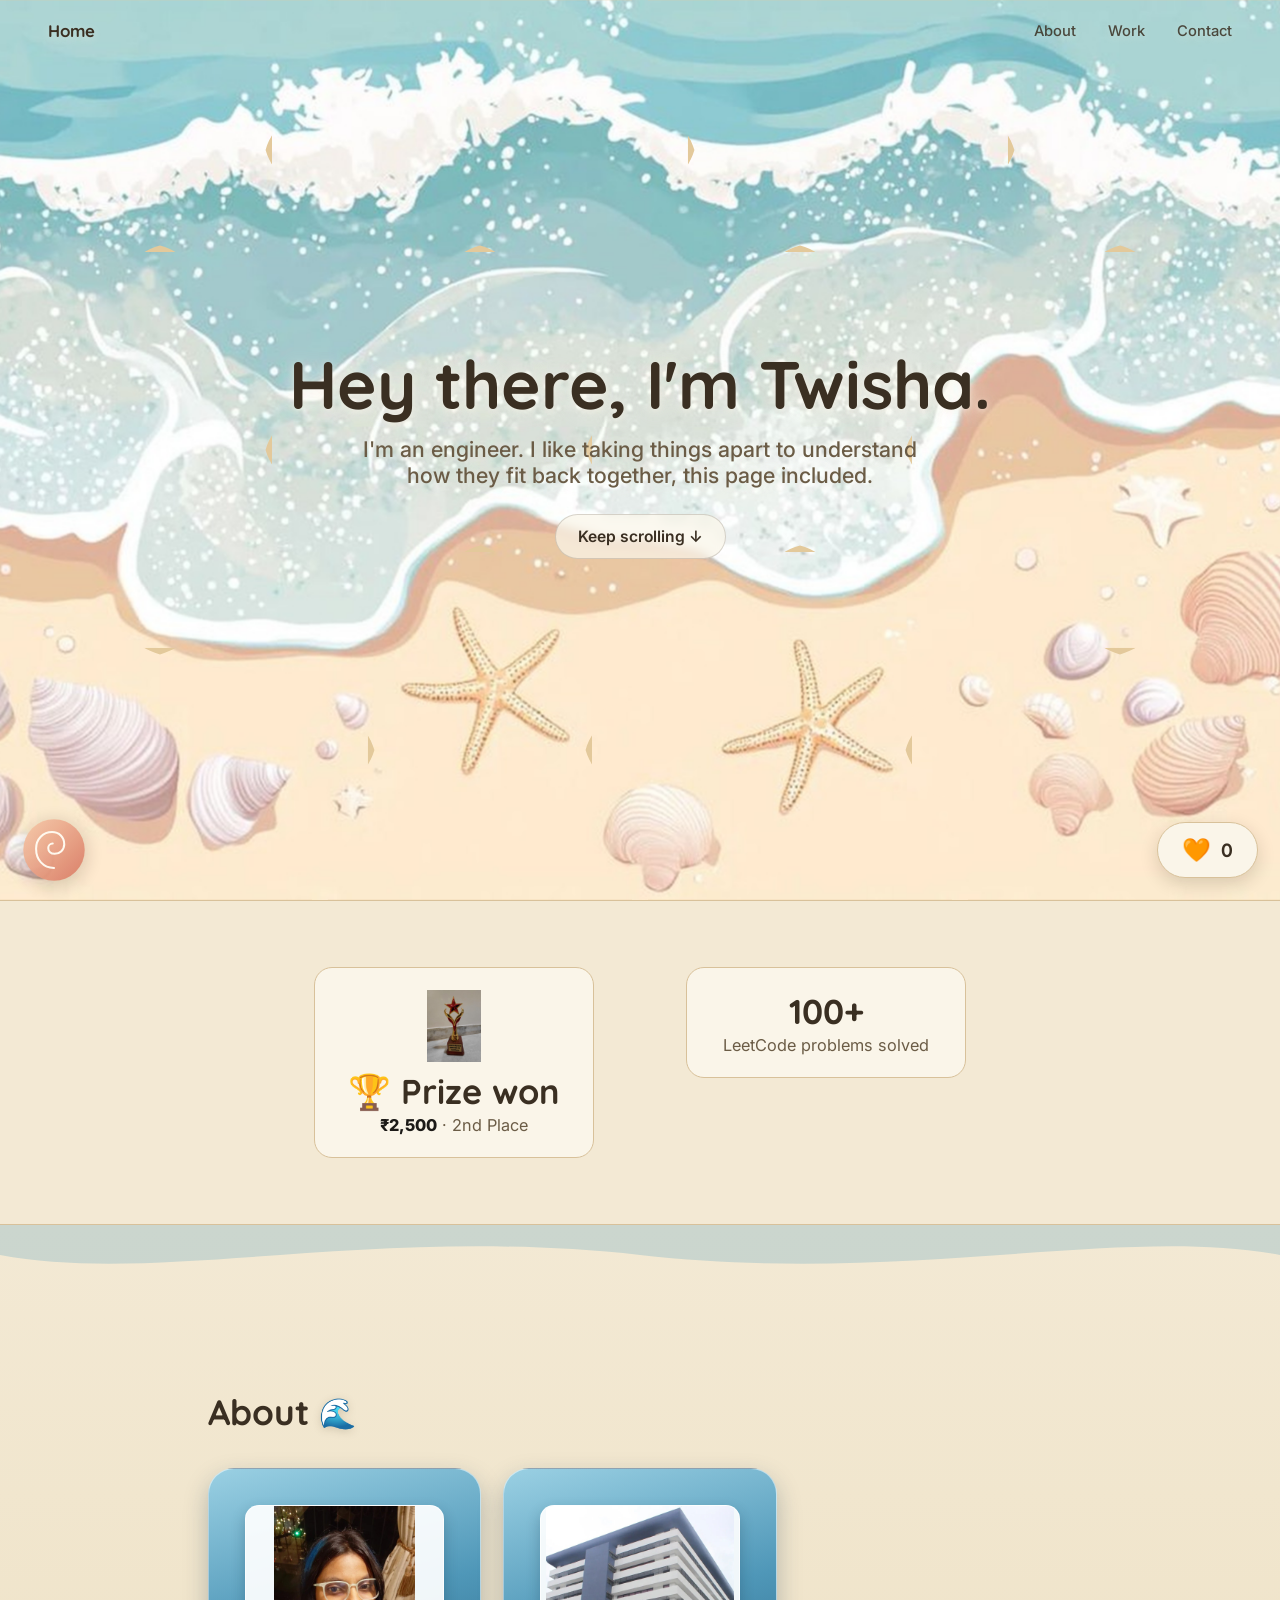
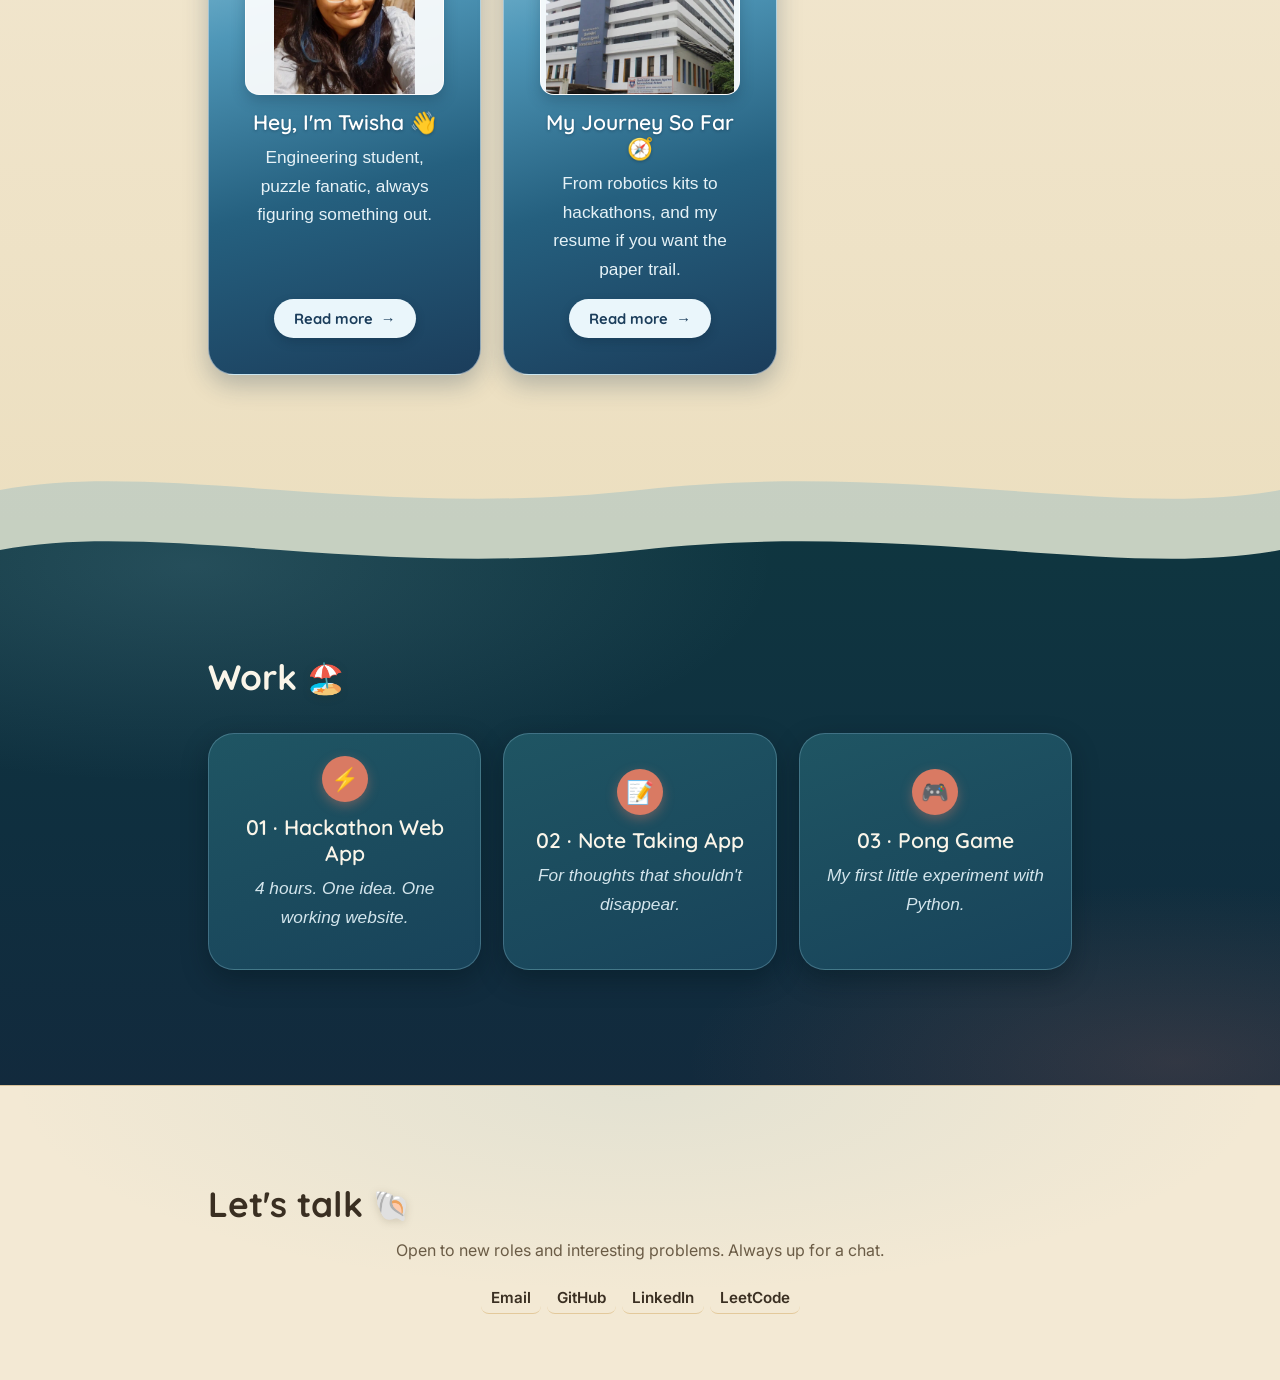
==== commit ea592cee: "Refine homepage and fix likes" ====
--- a/url/twisha-portfolio-updated-v14 (1)/index.html
+++ b/url/twisha-portfolio-updated-v14 (1)/index.html
@@ -34,6 +34,7 @@
     <div class="wrap">
       <div class="stat">
         <button class="open-page stat-box" type="button" data-template="tmpl-prize" data-title="Press Files — 2nd Place">
+          <img class="stat-thumb" src="assets/prize-trophy.png" alt="" aria-hidden="true">
           <div class="num">🏆 Prize won</div>
           <div class="label"><strong class="amount-black">₹2,500</strong> · 2nd Place</div>
         </button>
@@ -61,7 +62,7 @@
           <span class="card-cta">Read more <span class="arrow">→</span></span>
         </button>
         <button class="card open-page" type="button" data-template="tmpl-journey" data-title="My Journey So Far 🧭">
-          <div class="card-thumb card-thumb-emoji" aria-hidden="true"><span>🌱</span><span>🤖</span><span>💻</span><span>📖</span><span>🚀</span></div>
+          <img class="card-thumb" src="assets/school-photo.jpg" alt="" aria-hidden="true">
           <h3>My Journey So Far 🧭</h3>
           <p>From robotics kits to hackathons, and my resume if you want the paper trail.</p>
           <span class="card-cta">Read more <span class="arrow">→</span></span>
@@ -78,7 +79,6 @@
       <h2>Work <span class="h2-deco">🏖️</span></h2>
       <div class="cards">
         <button class="card project-card open-page" type="button" data-template="tmpl-project1" data-title="01 · Hackathon Web App">
-          <img class="card-thumb" src="assets/work1-top.png" alt="" aria-hidden="true">
           <span class="card-icon">⚡</span>
           <h3>01 · Hackathon Web App</h3>
           <p><em>4 hours. One idea. One working website.</em></p>
--- a/url/twisha-portfolio-updated-v14 (1)/css/style.css
+++ b/url/twisha-portfolio-updated-v14 (1)/css/style.css
@@ -249,6 +249,12 @@
   outline-offset:6px;
   border-radius:8px;
 }
+.stat-thumb{
+  width:86px;
+  height:72px;
+  object-fit:contain;
+  margin-bottom:8px;
+}
 .stat .num{
   font-family:'Quicksand',sans-serif;
   font-weight:700;
@@ -302,7 +308,7 @@
    so About doesn't feel like it starts the instant you stop scrolling. */
 #about{
   position:relative;
-  padding:190px 0 170px 0;
+  padding:165px 0 145px 0;
   background:linear-gradient(180deg, var(--sand) 0%, #ecdfc0 100%);
   overflow:hidden;
 }
@@ -310,7 +316,7 @@
    from the nav doesn't land flush against the header. */
 #work{
   position:relative;
-  padding:150px 0 130px 0;
+  padding:135px 0 115px 0;
   scroll-margin-top:44px;
   /* Deep lagoon teal instead of flat navy: still dark, but with a soft
      sea-glow up top and a faint sunset-coral glow low down so it feels
@@ -330,6 +336,7 @@
 }
 #work h2{ color:var(--paper); }
 #work .card{
+  padding:22px;
   background:linear-gradient(160deg, #1f5563 0%, #18435a 100%);
   border:1px solid rgba(127,179,196,0.38);
   box-shadow:0 10px 26px rgba(4,16,24,0.35);
